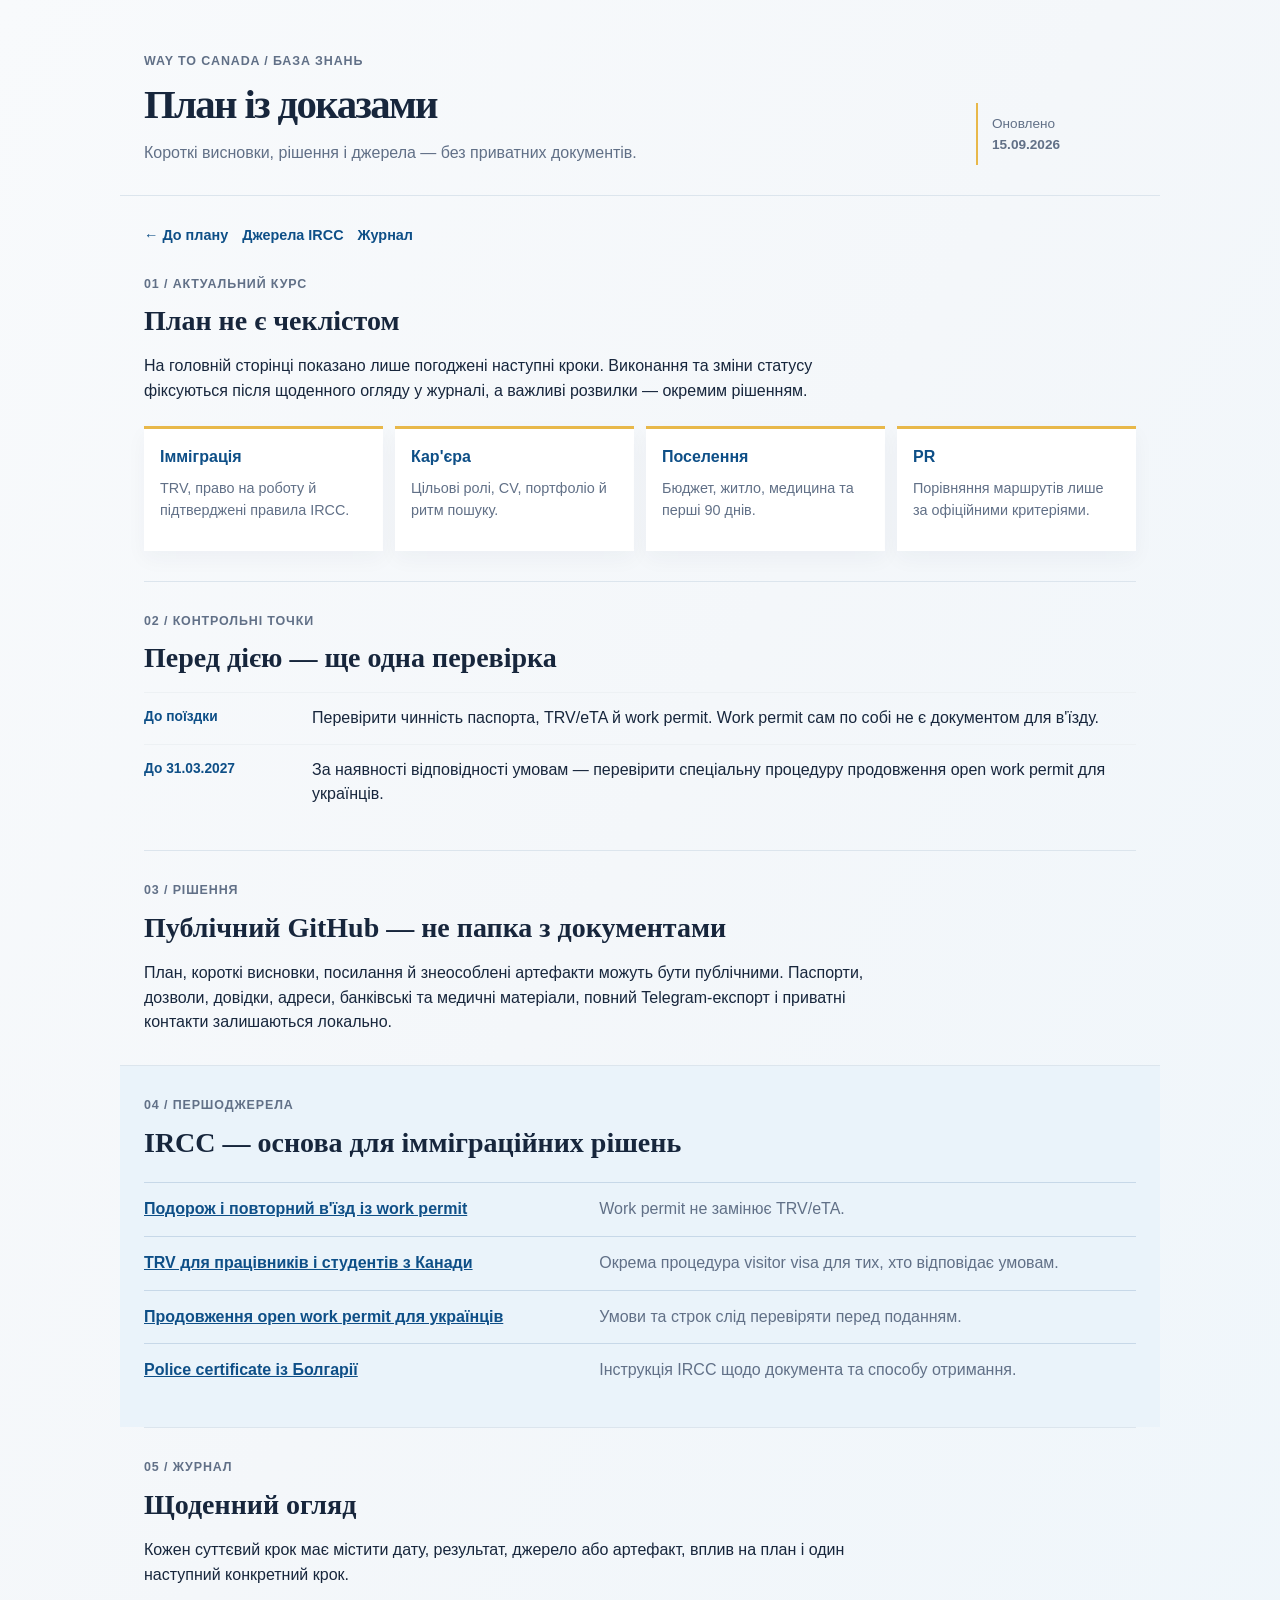
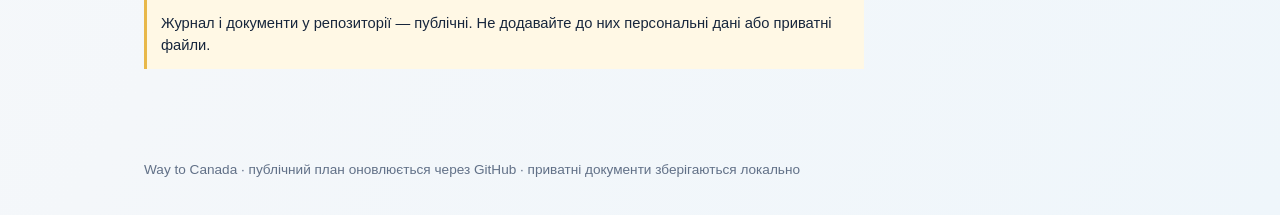
==== knowledge.html @ 932afc9b "feat: publish safe knowledge hub" ====
<!doctype html>
<html lang="uk">
  <head>
    <meta charset="utf-8" />
    <meta name="viewport" content="width=device-width, initial-scale=1" />
    <meta name="description" content="Публічна база знань проєкту Way to Canada." />
    <title>База знань · Way to Canada</title>
    <link rel="stylesheet" href="styles.css" />
  </head>
  <body>
    <header class="page-header">
      <div>
        <p class="eyebrow">Way to Canada / база знань</p>
        <h1>План із доказами</h1>
        <p class="subtitle">Короткі висновки, рішення і джерела — без приватних документів.</p>
      </div>
      <p class="updated-stamp">Оновлено<br /><strong>15.09.2026</strong></p>
    </header>

    <main class="knowledge-page">
      <nav class="crumbs" aria-label="Навігація"><a href="index.html">← До плану</a><a href="#sources">Джерела IRCC</a><a href="#journal">Журнал</a></nav>

      <section id="plan" class="knowledge-section feature-section">
        <p class="eyebrow">01 / актуальний курс</p>
        <h2>План не є чеклістом</h2>
        <p>На головній сторінці показано лише погоджені наступні кроки. Виконання та зміни статусу фіксуються після щоденного огляду у журналі, а важливі розвилки — окремим рішенням.</p>
        <div class="mini-grid">
          <article><strong>Імміграція</strong><span>TRV, право на роботу й підтверджені правила IRCC.</span></article>
          <article><strong>Кар'єра</strong><span>Цільові ролі, CV, портфоліо й ритм пошуку.</span></article>
          <article><strong>Поселення</strong><span>Бюджет, житло, медицина та перші 90 днів.</span></article>
          <article><strong>PR</strong><span>Порівняння маршрутів лише за офіційними критеріями.</span></article>
        </div>
      </section>

      <section id="timeline" class="knowledge-section">
        <p class="eyebrow">02 / контрольні точки</p>
        <h2>Перед дією — ще одна перевірка</h2>
        <div class="timeline-item"><span>До поїздки</span><p>Перевірити чинність паспорта, TRV/eTA й work permit. Work permit сам по собі не є документом для в'їзду.</p></div>
        <div class="timeline-item"><span>До 31.03.2027</span><p>За наявності відповідності умовам — перевірити спеціальну процедуру продовження open work permit для українців.</p></div>
      </section>

      <section id="decisions" class="knowledge-section">
        <p class="eyebrow">03 / рішення</p>
        <h2>Публічний GitHub — не папка з документами</h2>
        <p>План, короткі висновки, посилання й знеособлені артефакти можуть бути публічними. Паспорти, дозволи, довідки, адреси, банківські та медичні матеріали, повний Telegram-експорт і приватні контакти залишаються локально.</p>
      </section>

      <section id="sources" class="knowledge-section sources-section">
        <p class="eyebrow">04 / першоджерела</p>
        <h2>IRCC — основа для імміграційних рішень</h2>
        <ul class="source-list">
          <li><a href="https://www.canada.ca/en/immigration-refugees-citizenship/services/work-canada/extend/travel-outside-canada.html" target="_blank" rel="noreferrer">Подорож і повторний в'їзд із work permit</a><span>Work permit не замінює TRV/eTA.</span></li>
          <li><a href="https://www.canada.ca/en/immigration-refugees-citizenship/services/visit-canada/apply-new-temporary-resident-visa-within-canada.html" target="_blank" rel="noreferrer">TRV для працівників і студентів з Канади</a><span>Окрема процедура visitor visa для тих, хто відповідає умовам.</span></li>
          <li><a href="https://www.canada.ca/en/immigration-refugees-citizenship/services/immigrate-canada/ukraine-measures/open-work-permit-extension.html" target="_blank" rel="noreferrer">Продовження open work permit для українців</a><span>Умови та строк слід перевіряти перед поданням.</span></li>
          <li><a href="https://www.canada.ca/en/immigration-refugees-citizenship/services/application/medical-police/police-certificates/how/bulgaria.html" target="_blank" rel="noreferrer">Police certificate із Болгарії</a><span>Інструкція IRCC щодо документа та способу отримання.</span></li>
        </ul>
      </section>

      <section id="journal" class="knowledge-section journal-section">
        <p class="eyebrow">05 / журнал</p>
        <h2>Щоденний огляд</h2>
        <p>Кожен суттєвий крок має містити дату, результат, джерело або артефакт, вплив на план і один наступний конкретний крок.</p>
        <p class="journal-rule">Журнал і документи у репозиторії — публічні. Не додавайте до них персональні дані або приватні файли.</p>
      </section>
    </main>

    <footer>Way to Canada · публічний план оновлюється через GitHub · приватні документи зберігаються локально</footer>
  </body>
</html>
---- styles.css ----
:root { --text:#17263c; --muted:#617087; --line:#dce5ed; --blue:#0e4f87; --paper:#fff; --bg:#f4f7fa; --soft:#eaf3fa; --gold:#e8b84a; }
* { box-sizing:border-box; }
body { margin:0; color:var(--text); background:linear-gradient(120deg,#f8fafc 0%,var(--bg) 48%,#eff6fb 100%); font:16px/1.55 "Aptos","Segoe UI",sans-serif; }
.page-header, main, footer { max-width:1040px; margin:auto; padding-left:24px; padding-right:24px; }
.page-header { display:flex; justify-content:space-between; gap:24px; align-items:end; padding-top:52px; padding-bottom:30px; border-bottom:1px solid var(--line); }
.eyebrow,.card-label { margin:0; color:var(--muted); font-size:.78rem; font-weight:700; letter-spacing:.07em; text-transform:uppercase; }
h1,h2 { font-family:Georgia,"Times New Roman",serif; }
h1 { margin:2px 0 4px; font-size:2.55rem; letter-spacing:-.04em; }
h2 { margin:0; font-size:1.3rem; }
.subtitle,.phase-heading p { margin:0; color:var(--muted); }
.progress-box { min-width:200px; font-size:.9rem; }
.progress-track { height:7px; margin-top:7px; overflow:hidden; border-radius:99px; background:#dfe7ee; }
#progress-bar { width:0; height:100%; background:var(--blue); transition:width .2s ease; }
.notice { margin:26px 0 22px; padding:14px 16px; border-left:4px solid var(--gold); background:var(--soft); font-size:.94rem; }
a { color:var(--blue); }
.status-grid { display:grid; grid-template-columns:repeat(4,1fr); gap:12px; margin-bottom:28px; }
.status-grid article,.phase { border:1px solid var(--line); border-radius:8px; background:var(--paper); }
.status-grid article { padding:14px; font-size:.95rem; }
.status-grid article p:last-child { margin:4px 0 0; }
.knowledge { display:grid; grid-template-columns:minmax(0,1.1fr) minmax(260px,.9fr); gap:24px; padding:28px; margin:26px 0; border:1px solid var(--line); border-radius:12px; background:var(--paper); box-shadow:0 10px 30px rgba(19,46,75,.04); }
.knowledge h2 { margin:4px 0 8px; }
.knowledge p { margin:0; }
.knowledge-links { display:flex; flex-wrap:wrap; align-content:center; gap:10px; }
.knowledge-links a { padding:9px 12px; border:1px solid var(--line); border-radius:99px; color:var(--blue); font-weight:700; text-decoration:none; }
.knowledge-links a:hover,.knowledge-links a:focus-visible { background:var(--soft); }
.filters { display:flex; flex-wrap:wrap; gap:8px; margin-bottom:16px; }
.filter { padding:7px 11px; border:1px solid var(--line); border-radius:5px; background:var(--paper); color:var(--text); cursor:pointer; }
.filter.active { border-color:var(--blue); background:var(--blue); color:#fff; }
.plan { display:grid; gap:14px; padding-bottom:40px; }
.phase { padding:20px; }
.phase[hidden] { display:none; }
.phase-heading { display:flex; align-items:flex-start; gap:12px; margin-bottom:14px; }
.phase-heading > span { display:grid; width:30px; height:30px; place-items:center; border-radius:50%; background:var(--soft); color:var(--blue); font-size:.8rem; font-weight:700; }
.next-steps { margin:0; padding:0; list-style:none; counter-reset:steps; }
.next-steps li { counter-increment:steps; display:grid; grid-template-columns:28px 1fr; gap:10px; padding:10px 0; border-top:1px solid #edf1f4; }
.next-steps li::before { content:"0" counter(steps); color:var(--blue); font-size:.78rem; font-weight:800; letter-spacing:.03em; }
footer { padding-top:20px; padding-bottom:35px; color:var(--muted); font-size:.85rem; }
 .updated-stamp { margin:0; min-width:160px; padding:10px 14px; border-left:2px solid var(--gold); color:var(--muted); font-size:.85rem; }
.knowledge-page { padding-top:28px; padding-bottom:40px; }
.crumbs { display:flex; flex-wrap:wrap; gap:14px; margin-bottom:28px; font-size:.9rem; }
.crumbs a { color:var(--blue); text-decoration:none; font-weight:700; }
.knowledge-section { padding:30px 0; border-top:1px solid var(--line); }
.feature-section { padding-top:0; border-top:0; }
.knowledge-section h2 { margin:5px 0 12px; font-size:1.75rem; }
.knowledge-section > p { max-width:720px; margin:0; }
.mini-grid { display:grid; grid-template-columns:repeat(4,1fr); gap:12px; margin-top:22px; }
.mini-grid article { min-height:125px; padding:16px; border-top:3px solid var(--gold); background:var(--paper); box-shadow:0 8px 20px rgba(19,46,75,.04); }
.mini-grid strong,.mini-grid span { display:block; }
.mini-grid strong { margin-bottom:7px; color:var(--blue); }
.mini-grid span { color:var(--muted); font-size:.9rem; }
.timeline-item { display:grid; grid-template-columns:150px 1fr; gap:18px; padding:13px 0; border-top:1px solid #edf1f4; }
.timeline-item span { color:var(--blue); font-size:.86rem; font-weight:800; }
.timeline-item p { margin:0; }
.sources-section { background:var(--soft); margin:0 -24px; padding:30px 24px; }
.source-list { margin:18px 0 0; padding:0; list-style:none; }
.source-list li { display:grid; grid-template-columns:minmax(220px,.9fr) minmax(0,1.1fr); gap:16px; padding:14px 0; border-top:1px solid rgba(14,79,135,.16); }
.source-list a { color:var(--blue); font-weight:800; }
.source-list span { color:var(--muted); }
.journal-rule { margin-top:12px !important; padding:12px 14px; border-left:3px solid var(--gold); background:#fff8e5; font-size:.92rem; }
@media (max-width:720px) { .page-header { display:block; padding-top:30px; } .progress-box,.updated-stamp { margin-top:20px; } .status-grid { grid-template-columns:repeat(2,1fr); } .knowledge { grid-template-columns:1fr; } .mini-grid { grid-template-columns:repeat(2,1fr); } .timeline-item,.source-list li { grid-template-columns:1fr; gap:5px; } }
@media (max-width:440px) { .page-header, main, footer { padding-left:16px; padding-right:16px; } .status-grid { grid-template-columns:1fr; } h1 { font-size:1.9rem; } }
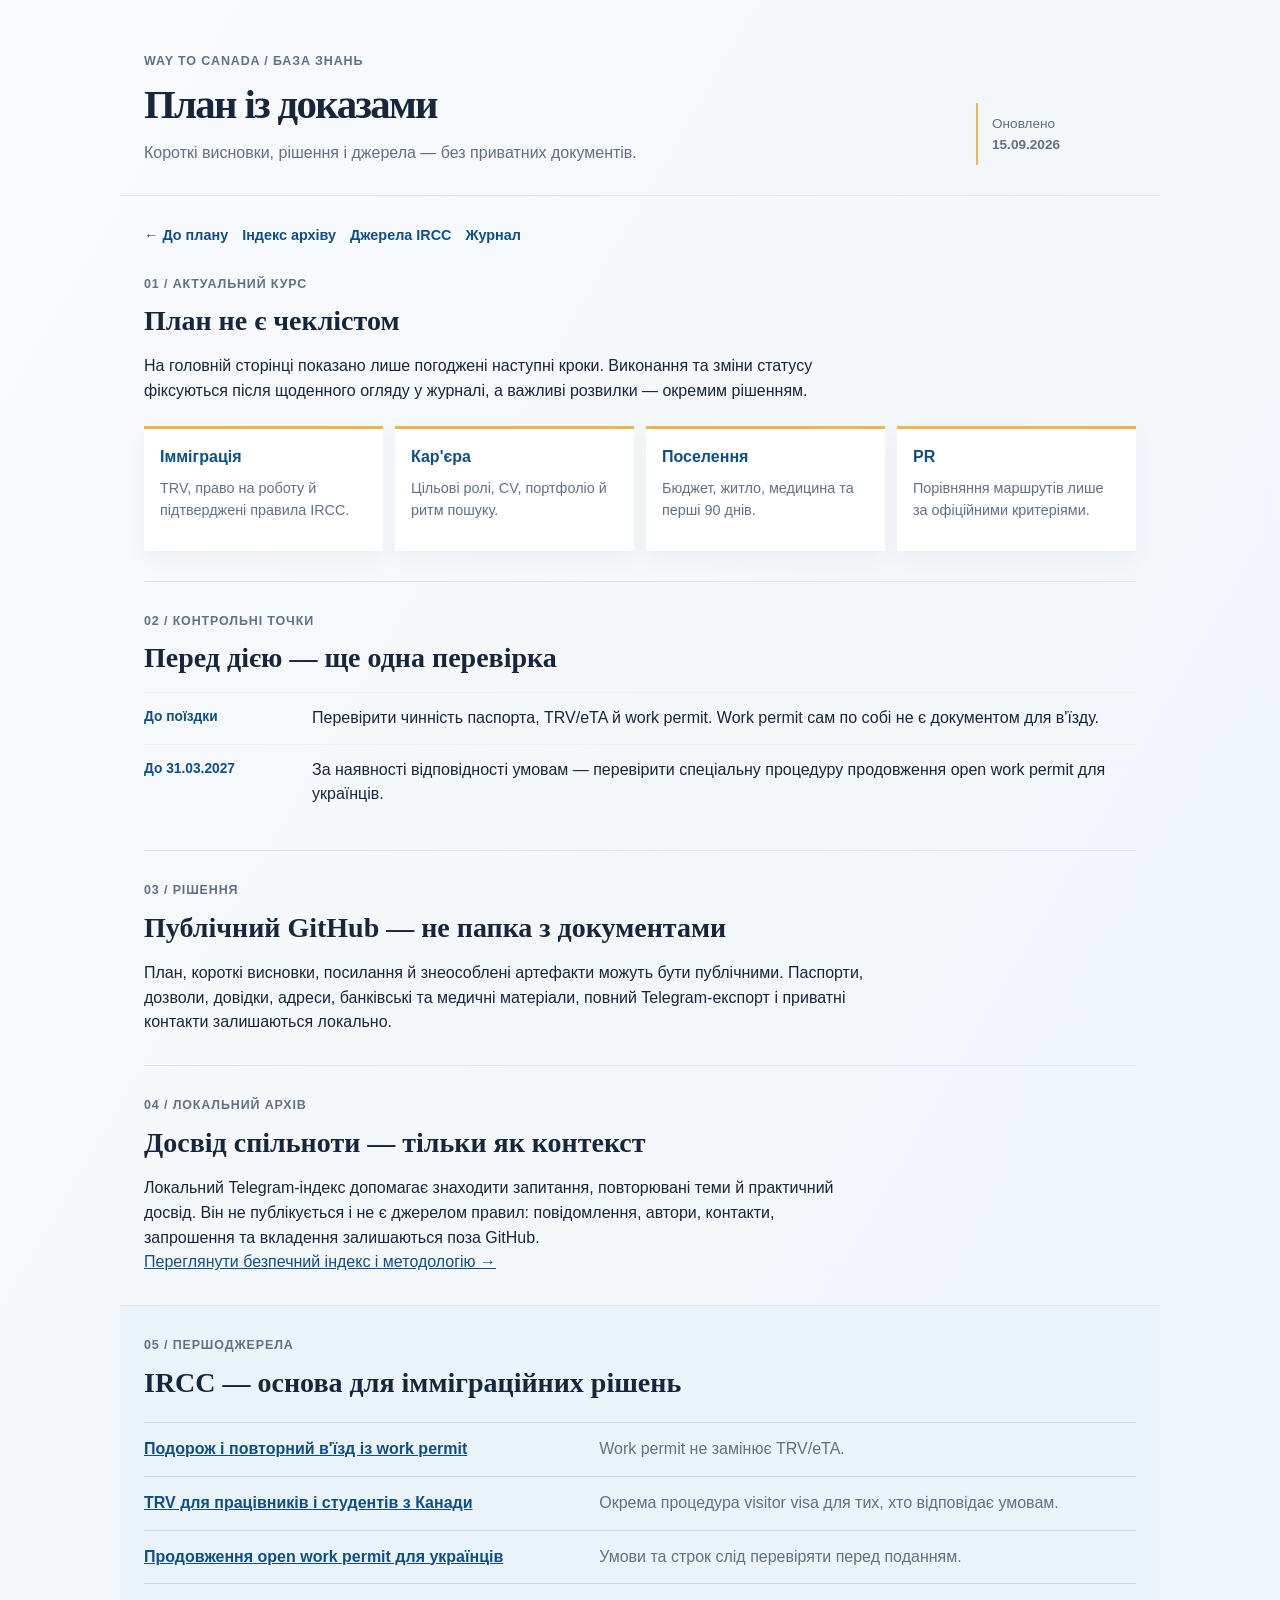
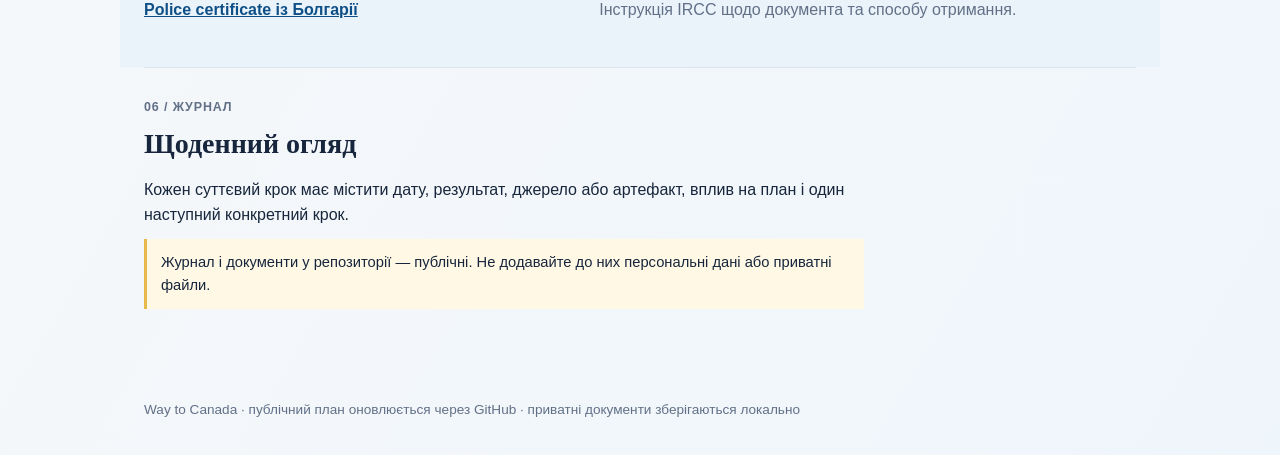
==== commit fa5cc6dd: "docs: add safe Telegram archive index" ====
--- a/knowledge.html
+++ b/knowledge.html
@@ -18,7 +18,7 @@
     </header>
 
     <main class="knowledge-page">
-      <nav class="crumbs" aria-label="Навігація"><a href="index.html">← До плану</a><a href="#sources">Джерела IRCC</a><a href="#journal">Журнал</a></nav>
+      <nav class="crumbs" aria-label="Навігація"><a href="index.html">← До плану</a><a href="#archive">Індекс архіву</a><a href="#sources">Джерела IRCC</a><a href="#journal">Журнал</a></nav>
 
       <section id="plan" class="knowledge-section feature-section">
         <p class="eyebrow">01 / актуальний курс</p>
@@ -45,8 +45,15 @@
         <p>План, короткі висновки, посилання й знеособлені артефакти можуть бути публічними. Паспорти, дозволи, довідки, адреси, банківські та медичні матеріали, повний Telegram-експорт і приватні контакти залишаються локально.</p>
       </section>
 
+      <section id="archive" class="knowledge-section">
+        <p class="eyebrow">04 / локальний архів</p>
+        <h2>Досвід спільноти — тільки як контекст</h2>
+        <p>Локальний Telegram-індекс допомагає знаходити запитання, повторювані теми й практичний досвід. Він не публікується і не є джерелом правил: повідомлення, автори, контакти, запрошення та вкладення залишаються поза GitHub.</p>
+        <p><a href="https://github.com/Ayashi777/way-to-canada/blob/main/docs/data/telegram-archive-local-index.md" target="_blank" rel="noreferrer">Переглянути безпечний індекс і методологію →</a></p>
+      </section>
+
       <section id="sources" class="knowledge-section sources-section">
-        <p class="eyebrow">04 / першоджерела</p>
+        <p class="eyebrow">05 / першоджерела</p>
         <h2>IRCC — основа для імміграційних рішень</h2>
         <ul class="source-list">
           <li><a href="https://www.canada.ca/en/immigration-refugees-citizenship/services/work-canada/extend/travel-outside-canada.html" target="_blank" rel="noreferrer">Подорож і повторний в'їзд із work permit</a><span>Work permit не замінює TRV/eTA.</span></li>
@@ -57,7 +64,7 @@
       </section>
 
       <section id="journal" class="knowledge-section journal-section">
-        <p class="eyebrow">05 / журнал</p>
+        <p class="eyebrow">06 / журнал</p>
         <h2>Щоденний огляд</h2>
         <p>Кожен суттєвий крок має містити дату, результат, джерело або артефакт, вплив на план і один наступний конкретний крок.</p>
         <p class="journal-rule">Журнал і документи у репозиторії — публічні. Не додавайте до них персональні дані або приватні файли.</p>
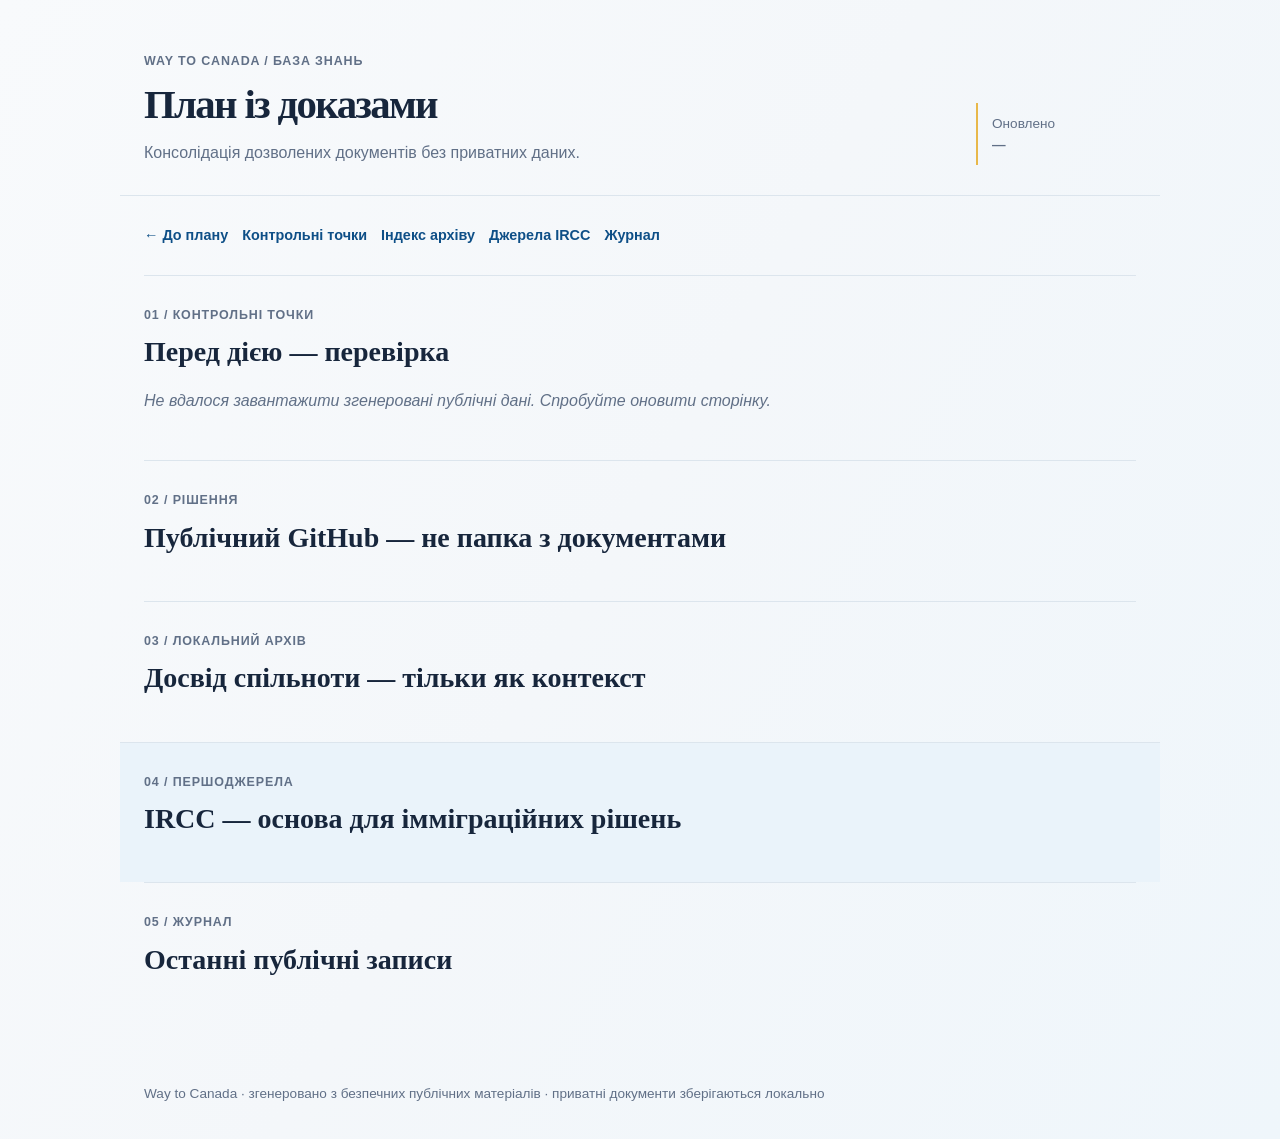
==== commit b7bdbcf7: "feat: generate Pages from public documents" ====
--- a/knowledge.html
+++ b/knowledge.html
@@ -3,74 +3,21 @@
   <head>
     <meta charset="utf-8" />
     <meta name="viewport" content="width=device-width, initial-scale=1" />
-    <meta name="description" content="Публічна база знань проєкту Way to Canada." />
+    <meta name="description" content="Згенерована база знань проєкту Way to Canada." />
     <title>База знань · Way to Canada</title>
     <link rel="stylesheet" href="styles.css" />
   </head>
-  <body>
-    <header class="page-header">
-      <div>
-        <p class="eyebrow">Way to Canada / база знань</p>
-        <h1>План із доказами</h1>
-        <p class="subtitle">Короткі висновки, рішення і джерела — без приватних документів.</p>
-      </div>
-      <p class="updated-stamp">Оновлено<br /><strong>15.09.2026</strong></p>
-    </header>
-
+  <body data-page="knowledge">
+    <header class="page-header"><div><p class="eyebrow">Way to Canada / база знань</p><h1>План із доказами</h1><p class="subtitle">Консолідація дозволених документів без приватних даних.</p></div><p class="updated-stamp">Оновлено<br /><strong id="updated-date">—</strong></p></header>
     <main class="knowledge-page">
-      <nav class="crumbs" aria-label="Навігація"><a href="index.html">← До плану</a><a href="#archive">Індекс архіву</a><a href="#sources">Джерела IRCC</a><a href="#journal">Журнал</a></nav>
-
-      <section id="plan" class="knowledge-section feature-section">
-        <p class="eyebrow">01 / актуальний курс</p>
-        <h2>План не є чеклістом</h2>
-        <p>На головній сторінці показано лише погоджені наступні кроки. Виконання та зміни статусу фіксуються після щоденного огляду у журналі, а важливі розвилки — окремим рішенням.</p>
-        <div class="mini-grid">
-          <article><strong>Імміграція</strong><span>TRV, право на роботу й підтверджені правила IRCC.</span></article>
-          <article><strong>Кар'єра</strong><span>Цільові ролі, CV, портфоліо й ритм пошуку.</span></article>
-          <article><strong>Поселення</strong><span>Бюджет, житло, медицина та перші 90 днів.</span></article>
-          <article><strong>PR</strong><span>Порівняння маршрутів лише за офіційними критеріями.</span></article>
-        </div>
-      </section>
-
-      <section id="timeline" class="knowledge-section">
-        <p class="eyebrow">02 / контрольні точки</p>
-        <h2>Перед дією — ще одна перевірка</h2>
-        <div class="timeline-item"><span>До поїздки</span><p>Перевірити чинність паспорта, TRV/eTA й work permit. Work permit сам по собі не є документом для в'їзду.</p></div>
-        <div class="timeline-item"><span>До 31.03.2027</span><p>За наявності відповідності умовам — перевірити спеціальну процедуру продовження open work permit для українців.</p></div>
-      </section>
-
-      <section id="decisions" class="knowledge-section">
-        <p class="eyebrow">03 / рішення</p>
-        <h2>Публічний GitHub — не папка з документами</h2>
-        <p>План, короткі висновки, посилання й знеособлені артефакти можуть бути публічними. Паспорти, дозволи, довідки, адреси, банківські та медичні матеріали, повний Telegram-експорт і приватні контакти залишаються локально.</p>
-      </section>
-
-      <section id="archive" class="knowledge-section">
-        <p class="eyebrow">04 / локальний архів</p>
-        <h2>Досвід спільноти — тільки як контекст</h2>
-        <p>Локальний Telegram-індекс допомагає знаходити запитання, повторювані теми й практичний досвід. Він не публікується і не є джерелом правил: повідомлення, автори, контакти, запрошення та вкладення залишаються поза GitHub.</p>
-        <p><a href="https://github.com/Ayashi777/way-to-canada/blob/main/docs/data/telegram-archive-local-index.md" target="_blank" rel="noreferrer">Переглянути безпечний індекс і методологію →</a></p>
-      </section>
-
-      <section id="sources" class="knowledge-section sources-section">
-        <p class="eyebrow">05 / першоджерела</p>
-        <h2>IRCC — основа для імміграційних рішень</h2>
-        <ul class="source-list">
-          <li><a href="https://www.canada.ca/en/immigration-refugees-citizenship/services/work-canada/extend/travel-outside-canada.html" target="_blank" rel="noreferrer">Подорож і повторний в'їзд із work permit</a><span>Work permit не замінює TRV/eTA.</span></li>
-          <li><a href="https://www.canada.ca/en/immigration-refugees-citizenship/services/visit-canada/apply-new-temporary-resident-visa-within-canada.html" target="_blank" rel="noreferrer">TRV для працівників і студентів з Канади</a><span>Окрема процедура visitor visa для тих, хто відповідає умовам.</span></li>
-          <li><a href="https://www.canada.ca/en/immigration-refugees-citizenship/services/immigrate-canada/ukraine-measures/open-work-permit-extension.html" target="_blank" rel="noreferrer">Продовження open work permit для українців</a><span>Умови та строк слід перевіряти перед поданням.</span></li>
-          <li><a href="https://www.canada.ca/en/immigration-refugees-citizenship/services/application/medical-police/police-certificates/how/bulgaria.html" target="_blank" rel="noreferrer">Police certificate із Болгарії</a><span>Інструкція IRCC щодо документа та способу отримання.</span></li>
-        </ul>
-      </section>
-
-      <section id="journal" class="knowledge-section journal-section">
-        <p class="eyebrow">06 / журнал</p>
-        <h2>Щоденний огляд</h2>
-        <p>Кожен суттєвий крок має містити дату, результат, джерело або артефакт, вплив на план і один наступний конкретний крок.</p>
-        <p class="journal-rule">Журнал і документи у репозиторії — публічні. Не додавайте до них персональні дані або приватні файли.</p>
-      </section>
+      <nav class="crumbs" aria-label="Навігація"><a href="index.html">← До плану</a><a href="#timeline">Контрольні точки</a><a href="#archive">Індекс архіву</a><a href="#sources">Джерела IRCC</a><a href="#journal">Журнал</a></nav>
+      <section id="timeline" class="knowledge-section"><p class="eyebrow">01 / контрольні точки</p><h2>Перед дією — перевірка</h2><div id="timeline-content"><p class="loading">Завантаження…</p></div></section>
+      <section id="decisions" class="knowledge-section"><p class="eyebrow">02 / рішення</p><h2>Публічний GitHub — не папка з документами</h2><div id="decisions-content"></div></section>
+      <section id="archive" class="knowledge-section"><p class="eyebrow">03 / локальний архів</p><h2>Досвід спільноти — тільки як контекст</h2><div id="archive-content"></div></section>
+      <section id="sources" class="knowledge-section sources-section"><p class="eyebrow">04 / першоджерела</p><h2>IRCC — основа для імміграційних рішень</h2><div id="sources-content"></div></section>
+      <section id="journal" class="knowledge-section journal-section"><p class="eyebrow">05 / журнал</p><h2>Останні публічні записи</h2><div id="journal-content"></div></section>
     </main>
-
-    <footer>Way to Canada · публічний план оновлюється через GitHub · приватні документи зберігаються локально</footer>
+    <footer>Way to Canada · згенеровано з безпечних публічних матеріалів · приватні документи зберігаються локально</footer>
+    <script src="app.js"></script>
   </body>
 </html>
--- a/styles.css
+++ b/styles.css
@@ -34,6 +34,8 @@
 .next-steps { margin:0; padding:0; list-style:none; counter-reset:steps; }
 .next-steps li { counter-increment:steps; display:grid; grid-template-columns:28px 1fr; gap:10px; padding:10px 0; border-top:1px solid #edf1f4; }
 .next-steps li::before { content:"0" counter(steps); color:var(--blue); font-size:.78rem; font-weight:800; letter-spacing:.03em; }
+.source-note { margin:14px 0 0; color:var(--muted); font-size:.9rem; }
+.loading { color:var(--muted); font-style:italic; }
 footer { padding-top:20px; padding-bottom:35px; color:var(--muted); font-size:.85rem; }
  .updated-stamp { margin:0; min-width:160px; padding:10px 14px; border-left:2px solid var(--gold); color:var(--muted); font-size:.85rem; }
 .knowledge-page { padding-top:28px; padding-bottom:40px; }
@@ -56,6 +58,11 @@
 .source-list li { display:grid; grid-template-columns:minmax(220px,.9fr) minmax(0,1.1fr); gap:16px; padding:14px 0; border-top:1px solid rgba(14,79,135,.16); }
 .source-list a { color:var(--blue); font-weight:800; }
 .source-list span { color:var(--muted); }
+.source-list small { display:block; margin-top:5px; color:var(--muted); }
+.plain-list { max-width:760px; margin:16px 0 0; padding-left:20px; }
+.plain-list li { margin:8px 0; }
+.journal-entry { max-width:760px; padding:16px 0; border-top:1px solid #edf1f4; }
+.journal-entry h3 { margin:0; font-family:Georgia,"Times New Roman",serif; font-size:1.1rem; }
 .journal-rule { margin-top:12px !important; padding:12px 14px; border-left:3px solid var(--gold); background:#fff8e5; font-size:.92rem; }
 @media (max-width:720px) { .page-header { display:block; padding-top:30px; } .progress-box,.updated-stamp { margin-top:20px; } .status-grid { grid-template-columns:repeat(2,1fr); } .knowledge { grid-template-columns:1fr; } .mini-grid { grid-template-columns:repeat(2,1fr); } .timeline-item,.source-list li { grid-template-columns:1fr; gap:5px; } }
 @media (max-width:440px) { .page-header, main, footer { padding-left:16px; padding-right:16px; } .status-grid { grid-template-columns:1fr; } h1 { font-size:1.9rem; } }
